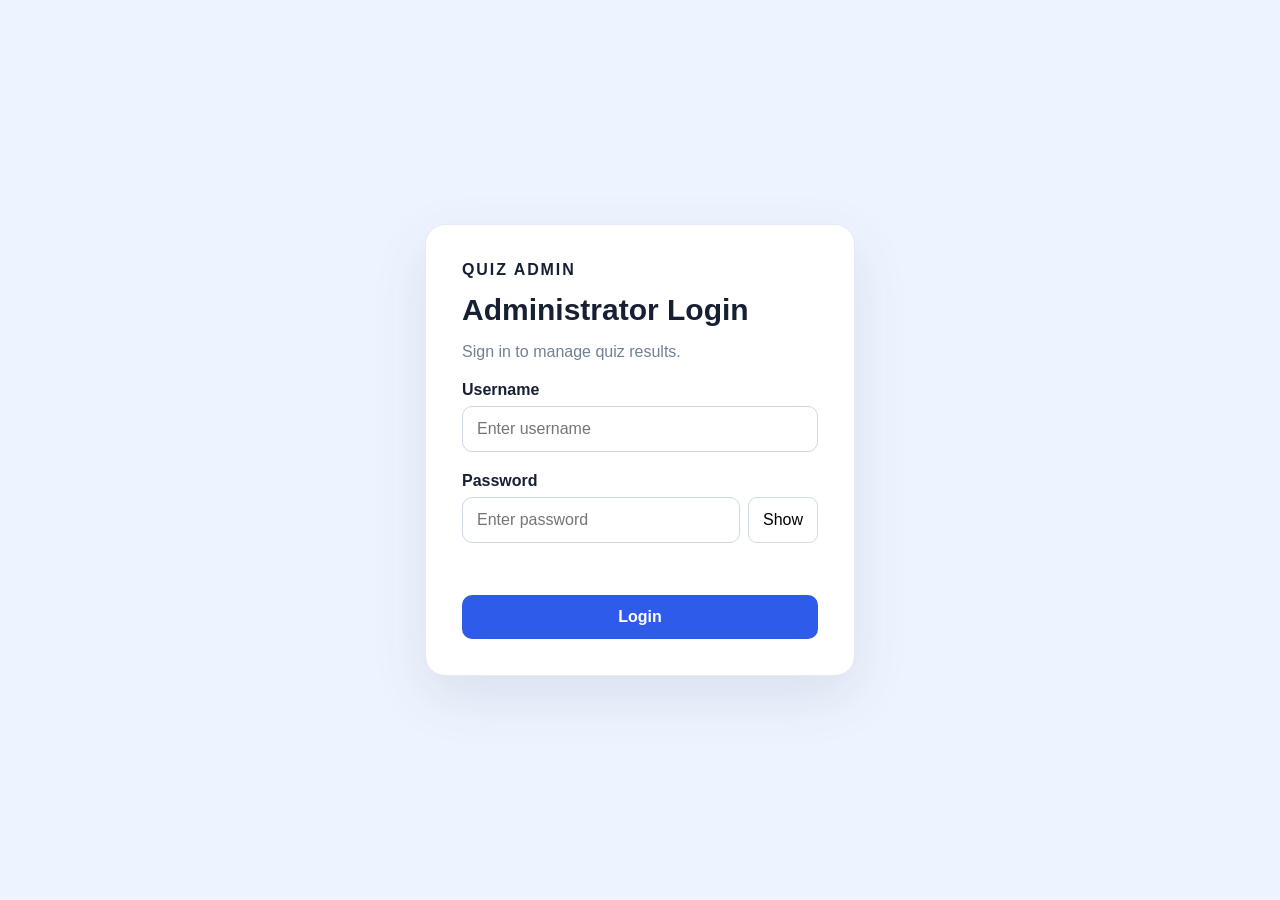
==== portal-secret-x2026/index.html @ e12a323c "Implement private secret admin portal at /portal-secret-x2026 and token-gated API protection" ====
<!DOCTYPE html>
<html lang="en">

<head>

    <meta charset="UTF-8">

    <meta name="viewport"
          content="width=device-width, initial-scale=1.0">

    <title>Quiz Admin</title>

    <link rel="stylesheet" href="admin.css">

</head>


<body>


    <!-- ADMIN LOGIN -->

    <section id="loginView" class="login-view">

        <div class="login-card">

            <div class="brand">
                QUIZ ADMIN
            </div>

            <h1>
                Administrator Login
            </h1>

            <p class="muted">
                Sign in to manage quiz results.
            </p>


            <form id="loginForm">


                <label for="username">
                    Username
                </label>

                <input
                    type="text"
                    id="username"
                    placeholder="Enter username"
                >


                <label for="password">
                    Password
                </label>


                <div class="password-row">

                    <input
                        type="password"
                        id="password"
                        placeholder="Enter password"
                    >

                    <button
                        type="button"
                        id="togglePassword"
                    >
                        Show
                    </button>

                </div>


                <p
                    id="loginError"
                    class="error"
                ></p>


                <button
                    type="submit"
                    class="primary"
                >
                    Login
                </button>


            </form>


           

        </div>

    </section>



    <!-- ADMIN DASHBOARD -->

    <section id="dashboardView" hidden>


        <header class="topbar">

            <div>

                <span class="brand small">
                    QUIZ ADMIN
                </span>

                <h1>
                    Admin Dashboard
                </h1>

            </div>


            <button
                id="logoutBtn"
                class="secondary"
            >
                Logout
            </button>

            <button
    id="clearTestDataBtn"
    class="secondary"
>
    Clear Test Data
</button>

        </header>



        <!-- SUMMARY CARDS -->

        <div class="summary-grid">


            <div class="summary-card">

                <span>
                    Total Participants
                </span>

                <strong id="totalParticipants">
                    0
                </strong>

            </div>


            <div class="summary-card">

                <span>
                    Submitted
                </span>

                <strong id="submitted">
                    0
                </strong>

            </div>


            <div class="summary-card">

                <span>
                    Not Submitted
                </span>

                <strong id="notSubmitted">
                    0
                </strong>

            </div>


            <div class="summary-card">

                <span>
                    Highest Score
                </span>

                <strong id="highestScore">
                    0/100
                </strong>

            </div>


        </div>



        <!-- PARTICIPANT RESULTS -->

        <div class="panel">


            <div class="panel-title">

                <div>

                    <h2>
                        Participant Results
                    </h2>

                    <p>
                        Quiz participant results
                    </p>

                </div>

            </div>


            <div class="table-wrap">


                <table>


                    <thead>

                        <tr>

                            <th>
                                Participant Name
                            </th>

                            <th>
                                Participant ID
                            </th>

                            <th>
                                Score /100
                            </th>

                            <th>
                                Time Taken
                            </th>

                            <th>
                                Correct Answers
                            </th>

                            <th>
                                Wrong Answers
                            </th>

                            <th>
                                Tab-Switch Violations
                            </th>

                            <th>
                                Submission Status
                            </th>

                            <th>
                                View Details
                            </th>

                        </tr>

                    </thead>


                    <tbody id="participantsBody">

                    </tbody>


                </table>


            </div>


        </div>


    </section>



    <!-- PARTICIPANT DETAILS -->

    <section id="detailsView" hidden>


        <header class="topbar">

            <div>

                <span class="brand small">
                    QUIZ ADMIN
                </span>

                <h1>
                    Participant Details
                </h1>

            </div>


            <button
                id="backBtn"
                class="secondary"
            >
                ← Back to Dashboard
            </button>

        </header>



        <!-- PARTICIPANT INFORMATION -->

        <div class="profile-grid">


            <div>

                <span>
                    Name
                </span>

                <strong id="detailName">
                </strong>

            </div>


            <div>

                <span>
                    Participant ID
                </span>

                <strong id="detailId">
                </strong>

            </div>


            <div>

                <span>
                    Score
                </span>

                <strong id="detailScore">
                </strong>

            </div>


            <div>

                <span>
                    Time Taken
                </span>

                <strong id="detailTime">
                </strong>

            </div>


            <div>

                <span>
                    Correct Answers
                </span>

                <strong id="detailCorrect">
                </strong>

            </div>


            <div>

                <span>
                    Wrong Answers
                </span>

                <strong id="detailWrong">
                </strong>

            </div>


            <div>

                <span>
                    Tab-Switch Violations
                </span>

                <strong id="detailViolations">
                </strong>

            </div>


            <div>

                <span>
                    Submission Status
                </span>

                <strong id="detailStatus">
                </strong>

            </div>


        </div>



        <!-- QUESTION RESULTS -->

        <div class="panel">

            <h2>
                Question-wise Results
            </h2>

            <div id="questionResults">

            </div>

        </div>


    </section>



    <script src="admin.js"></script>


</body>

</html>
---- portal-secret-x2026/admin.css ----
* {
    box-sizing: border-box;
}

body {
    margin: 0;
    font-family: Arial, sans-serif;
    background: #f4f7fb;
    color: #172033;
}

button,
input {
    font: inherit;
}

button {
    cursor: pointer;
}


/* =========================
   LOGIN PAGE
========================= */

.login-view {
    min-height: 100vh;
    display: grid;
    place-items: center;
    padding: 24px;
    background: #eef4ff;
}

.login-card {
    width: min(430px, 100%);
    background: white;
    border: 1px solid #e4e9f2;
    border-radius: 20px;
    padding: 36px;
    box-shadow: 0 20px 55px rgba(25, 45, 80, 0.10);
}

.brand {
    font-weight: 800;
    letter-spacing: 0.12em;
}

.login-card h1 {
    margin: 14px 0 8px;
    font-size: 30px;
}

.muted {
    color: #718096;
}

.login-card label {
    display: block;
    margin: 20px 0 7px;
    font-weight: 600;
}

.login-card input {
    width: 100%;
    padding: 13px 14px;
    border: 1px solid #cfd7e4;
    border-radius: 10px;
    outline: none;
}

.login-card input:focus {
    border-color: #5577d8;
}

.password-row {
    display: flex;
    gap: 8px;
}

.password-row input {
    flex: 1;
}

.password-row button {
    border: 1px solid #d2dae7;
    background: white;
    border-radius: 9px;
    padding: 0 14px;
}

.primary {
    width: 100%;
    border: 0;
    border-radius: 10px;
    padding: 13px;
    background: #2f5bea;
    color: white;
    font-weight: 700;
}

.error {
    min-height: 20px;
    color: #c62828;
}

.demo-note {
    font-size: 12px;
    color: #718096;
    margin-top: 20px;
}


/* =========================
   TOP HEADER
========================= */

.topbar {
    display: flex;
    justify-content: space-between;
    align-items: center;
    gap: 20px;

    padding: 28px 5%;

    background: white;
    border-bottom: 1px solid #e6ebf2;
}

.brand.small {
    font-size: 12px;
    color: #5b6b84;
}

.topbar h1 {
    margin: 5px 0 0;
    font-size: 28px;
}

.secondary {
    border: 1px solid #d2dae7;
    background: white;
    border-radius: 9px;
    padding: 10px 14px;
}


/* =========================
   SUMMARY CARDS
========================= */

.summary-grid {
    display: grid;
    grid-template-columns: repeat(4, 1fr);
    gap: 18px;

    padding: 28px 5%;
}

.summary-card {
    background: white;
    border: 1px solid #e5eaf2;
    border-radius: 14px;
    padding: 22px;
}

.summary-card span {
    color: #718096;
    font-size: 13px;
}

.summary-card strong {
    display: block;
    font-size: 28px;
    margin-top: 8px;
}


/* =========================
   PANELS
========================= */

.panel {
    background: white;
    border: 1px solid #e5eaf2;
    border-radius: 14px;

    margin: 0 5% 30px;
    padding: 24px;
}

.panel h2 {
    margin-top: 0;
}

.panel-title {
    margin-bottom: 18px;
}

.panel-title p {
    color: #718096;
}


/* =========================
   PARTICIPANT TABLE
========================= */

.table-wrap {
    overflow-x: auto;
}

table {
    width: 100%;
    border-collapse: collapse;
    min-width: 1000px;
}

th,
td {
    text-align: left;
    padding: 14px 12px;
    border-bottom: 1px solid #edf0f5;
}

th {
    font-size: 12px;
    color: #66758c;
    background: #fafbfc;
}

.details-btn {
    border: 0;
    background: #edf2ff;
    color: #2f5bea;
    border-radius: 8px;
    padding: 8px 11px;
    font-weight: 700;
}

.status {
    padding: 5px 9px;
    border-radius: 999px;
    font-size: 12px;
    font-weight: 700;
}

.status.submitted {
    background: #e7f7ed;
    color: #187642;
}

.status.pending {
    background: #fff3df;
    color: #9a6200;
}


/* =========================
   PARTICIPANT DETAILS
========================= */

.profile-grid {
    display: grid;
    grid-template-columns: repeat(4, 1fr);
    gap: 14px;

    padding: 28px 5%;
}

.profile-grid > div {
    background: white;
    border: 1px solid #e5eaf2;
    border-radius: 14px;
    padding: 18px;
}

.profile-grid span {
    display: block;
    color: #718096;
    font-size: 13px;
}

.profile-grid strong {
    display: block;
    margin-top: 7px;
}


/* =========================
   QUESTION CARDS
========================= */

.question-card {
    border: 1px solid #e3e8ef;
    border-left: 5px solid #9aa7ba;

    border-radius: 12px;
    padding: 18px;
    margin: 16px 0;
}

.question-card.correct {
    border-left-color: #2e9b5b;
    background: #fbfffc;
}

.question-card.wrong {
    border-left-color: #d55353;
    background: #fffafa;
}

.question-head {
    display: flex;
    justify-content: space-between;
    font-weight: 800;
}

.correct .result {
    color: #187642;
}

.wrong .result {
    color: #c03939;
}

.question-card h3 {
    font-size: 16px;
    line-height: 1.55;
}

.options > div {
    padding: 8px 10px;
    border-radius: 7px;
    margin: 5px 0;
    background: #f6f8fb;
}

.options .correct-option {
    outline: 2px solid #8ed0a6;
    background: #eaf8ef;
}

.options .selected-wrong {
    outline: 2px solid #e8a1a1;
    background: #fff0f0;
}


/* =========================
   RESPONSIVE DESIGN
========================= */

@media (max-width: 850px) {

    .summary-grid {
        grid-template-columns: repeat(2, 1fr);
    }

    .profile-grid {
        grid-template-columns: repeat(2, 1fr);
    }
}


@media (max-width: 550px) {

    .topbar {
        align-items: flex-start;
        flex-direction: column;
    }

    .summary-grid,
    .profile-grid {
        grid-template-columns: 1fr;
    }

    .panel {
        padding: 16px;
    }

    .login-card {
        padding: 26px;
    }
}
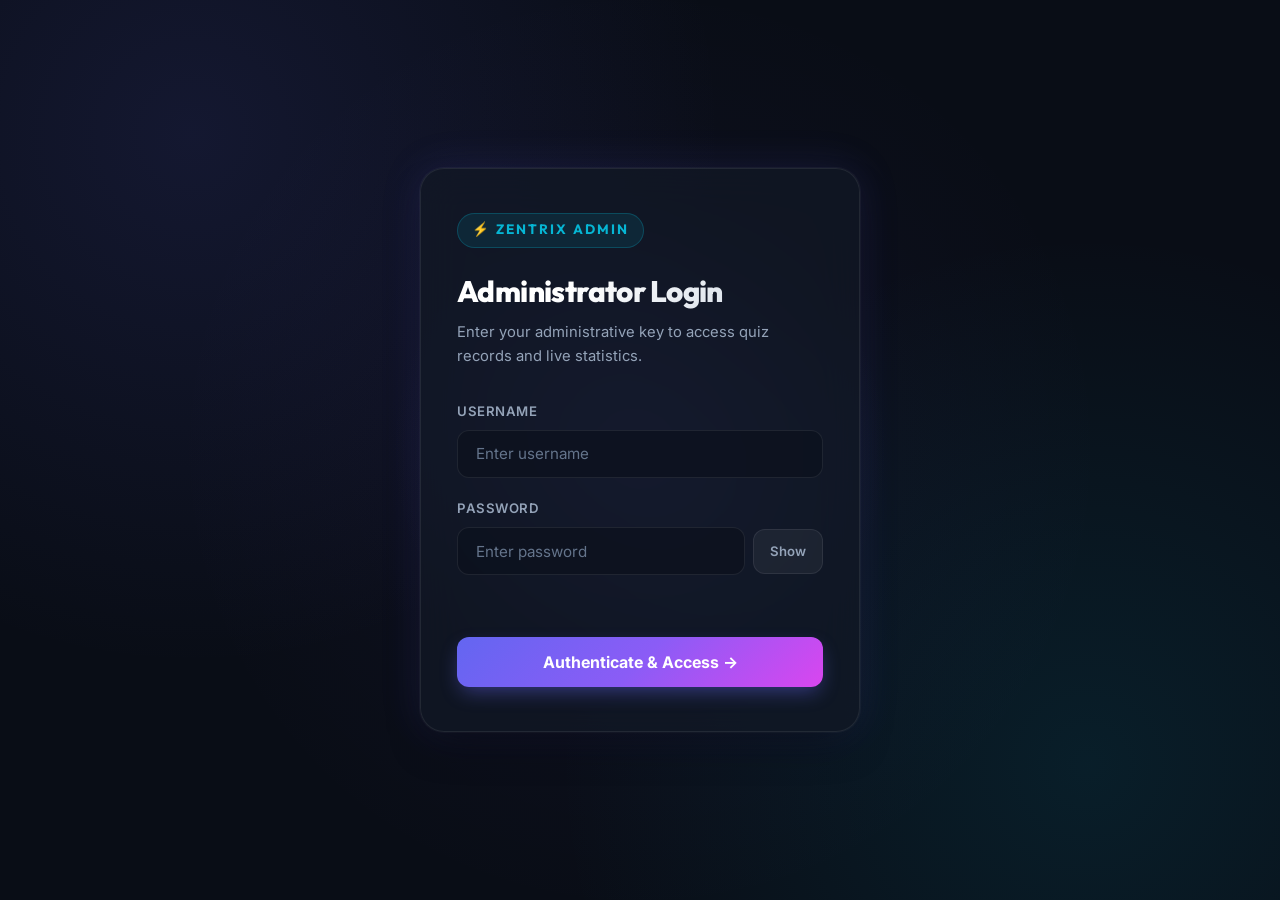
==== commit 2275c8a2: "Fix Admin UI styling with ultra-premium dark glassmorphism theme and absolute asset resolution" ====
--- a/portal-secret-x2026/index.html
+++ b/portal-secret-x2026/index.html
@@ -8,9 +8,11 @@
     <meta name="viewport"
           content="width=device-width, initial-scale=1.0">
 
-    <title>Quiz Admin</title>
-
-    <link rel="stylesheet" href="admin.css">
+    <title>Zentrix Quiz - Admin Command Center</title>
+
+    <base href="/portal-secret-x2026/">
+
+    <link rel="stylesheet" href="/portal-secret-x2026/portal.css">
 
 </head>
 
@@ -25,7 +27,7 @@
         <div class="login-card">
 
             <div class="brand">
-                QUIZ ADMIN
+                ⚡ ZENTRIX ADMIN
             </div>
 
             <h1>
@@ -33,7 +35,7 @@
             </h1>
 
             <p class="muted">
-                Sign in to manage quiz results.
+                Enter your administrative key to access quiz records and live statistics.
             </p>
 
 
@@ -48,6 +50,7 @@
                     type="text"
                     id="username"
                     placeholder="Enter username"
+                    autocomplete="username"
                 >
 
 
@@ -62,6 +65,7 @@
                         type="password"
                         id="password"
                         placeholder="Enter password"
+                        autocomplete="current-password"
                     >
 
                     <button
@@ -84,15 +88,12 @@
                     type="submit"
                     class="primary"
                 >
-                    Login
+                    Authenticate & Access →
                 </button>
 
 
             </form>
 
-
-           
-
         </div>
 
     </section>
@@ -109,7 +110,7 @@
             <div>
 
                 <span class="brand small">
-                    QUIZ ADMIN
+                    ⚡ ZENTRIX ADMIN
                 </span>
 
                 <h1>
@@ -118,20 +119,23 @@
 
             </div>
 
-
-            <button
-                id="logoutBtn"
-                class="secondary"
-            >
-                Logout
-            </button>
-
-            <button
-    id="clearTestDataBtn"
-    class="secondary"
->
-    Clear Test Data
-</button>
+            <div class="topbar-actions">
+
+                <button
+                    id="clearTestDataBtn"
+                    class="secondary"
+                >
+                    🗑️ Clear Test Data
+                </button>
+
+                <button
+                    id="logoutBtn"
+                    class="secondary"
+                >
+                    🚪 Logout
+                </button>
+
+            </div>
 
         </header>
 
@@ -212,7 +216,7 @@
                     </h2>
 
                     <p>
-                        Quiz participant results
+                        Real-time submissions, scores, and integrity violation logs
                     </p>
 
                 </div>
@@ -299,7 +303,7 @@
             <div>
 
                 <span class="brand small">
-                    QUIZ ADMIN
+                    ⚡ ZENTRIX ADMIN
                 </span>
 
                 <h1>
@@ -444,7 +448,7 @@
 
 
 
-    <script src="admin.js"></script>
+    <script src="/portal-secret-x2026/portal.js"></script>
 
 
 </body>
--- a/portal-secret-x2026/portal.css
+++ b/portal-secret-x2026/portal.css
@@ -0,0 +1,554 @@
+@import url('https://fonts.googleapis.com/css2?family=Inter:wght@300;400;500;600;700;800&family=Outfit:wght@500;600;700;800&family=JetBrains+Mono:wght@400;500;600&display=swap');
+
+/* ==========================================================================
+   ZENTRIX QUIZ - ULTRA-PREMIUM ADMIN DASHBOARD & LOGIN STYLESHEET
+   Dark Glassmorphism, Cyber-Indigo Accents, Micro-Animations
+   ========================================================================== */
+
+:root {
+  --bg-dark: #090d16;
+  --bg-card: rgba(18, 24, 38, 0.75);
+  --bg-card-hover: rgba(26, 35, 54, 0.85);
+  --bg-input: rgba(13, 18, 30, 0.8);
+  --border-subtle: rgba(255, 255, 255, 0.08);
+  --border-glow: rgba(99, 102, 241, 0.4);
+  
+  --primary: #6366f1;
+  --primary-gradient: linear-gradient(135deg, #6366f1 0%, #8b5cf6 50%, #d946ef 100%);
+  --primary-hover: #4f46e5;
+  --cyan-glow: #06b6d4;
+  --emerald-glow: #10b981;
+  --amber-glow: #f59e0b;
+  --rose-glow: #f43f5e;
+  
+  --text-main: #f8fafc;
+  --text-muted: #94a3b8;
+  --text-dim: #64748b;
+  
+  --font-sans: 'Inter', -apple-system, BlinkMacSystemFont, 'Segoe UI', Roboto, sans-serif;
+  --font-display: 'Outfit', sans-serif;
+  --font-mono: 'JetBrains Mono', monospace;
+  
+  --shadow-glow: 0 0 25px rgba(99, 102, 241, 0.25);
+  --shadow-card: 0 20px 40px -15px rgba(0, 0, 0, 0.5), 0 0 1px 1px rgba(255, 255, 255, 0.05);
+}
+
+*, *::before, *::after {
+  box-sizing: border-box;
+  margin: 0;
+  padding: 0;
+}
+
+body {
+  font-family: var(--font-sans);
+  background-color: var(--bg-dark);
+  background-image: 
+    radial-gradient(circle at 15% 15%, rgba(99, 102, 241, 0.12) 0%, transparent 40%),
+    radial-gradient(circle at 85% 85%, rgba(6, 182, 212, 0.10) 0%, transparent 40%),
+    radial-gradient(circle at 50% 50%, rgba(139, 92, 246, 0.05) 0%, transparent 60%);
+  background-attachment: fixed;
+  color: var(--text-main);
+  min-height: 100vh;
+  line-height: 1.6;
+  -webkit-font-smoothing: antialiased;
+}
+
+button, input, select {
+  font-family: inherit;
+}
+
+button {
+  cursor: pointer;
+  border: none;
+  outline: none;
+  transition: all 0.25s cubic-bezier(0.4, 0, 0.2, 1);
+}
+
+/* ==========================================================================
+   ADMIN LOGIN VIEW
+   ========================================================================== */
+
+.login-view {
+  min-height: 100vh;
+  display: flex;
+  align-items: center;
+  justify-content: center;
+  padding: 1.5rem;
+  position: relative;
+  overflow: hidden;
+}
+
+.login-view::before {
+  content: '';
+  position: absolute;
+  width: 500px;
+  height: 500px;
+  background: radial-gradient(circle, rgba(99, 102, 241, 0.18) 0%, transparent 70%);
+  top: 50%;
+  left: 50%;
+  transform: translate(-50%, -50%);
+  pointer-events: none;
+  z-index: 0;
+}
+
+.login-card {
+  position: relative;
+  z-index: 1;
+  width: 100%;
+  max-width: 440px;
+  background: var(--bg-card);
+  backdrop-filter: blur(20px);
+  -webkit-backdrop-filter: blur(20px);
+  border: 1px solid var(--border-subtle);
+  border-radius: 24px;
+  padding: 2.75rem 2.25rem;
+  box-shadow: var(--shadow-card), 0 0 40px rgba(99, 102, 241, 0.15);
+  animation: cardEntrance 0.6s cubic-bezier(0.16, 1, 0.3, 1);
+}
+
+@keyframes cardEntrance {
+  from {
+    opacity: 0;
+    transform: translateY(24px) scale(0.97);
+  }
+  to {
+    opacity: 1;
+    transform: translateY(0) scale(1);
+  }
+}
+
+.login-card .brand {
+  display: inline-flex;
+  align-items: center;
+  gap: 0.5rem;
+  font-family: var(--font-display);
+  font-size: 0.85rem;
+  font-weight: 700;
+  letter-spacing: 0.15em;
+  text-transform: uppercase;
+  color: var(--cyan-glow);
+  background: rgba(6, 182, 212, 0.1);
+  border: 1px solid rgba(6, 182, 212, 0.25);
+  padding: 0.35rem 0.85rem;
+  border-radius: 999px;
+  margin-bottom: 1.25rem;
+}
+
+.login-card h1 {
+  font-family: var(--font-display);
+  font-size: 1.85rem;
+  font-weight: 800;
+  color: #ffffff;
+  letter-spacing: -0.02em;
+  margin-bottom: 0.4rem;
+  background: linear-gradient(135deg, #ffffff 30%, #cbd5e1 100%);
+  -webkit-background-clip: text;
+  -webkit-text-fill-color: transparent;
+}
+
+.login-card .muted {
+  font-size: 0.925rem;
+  color: var(--text-muted);
+  margin-bottom: 2rem;
+}
+
+.login-card form {
+  display: flex;
+  flex-direction: column;
+}
+
+.login-card label {
+  font-size: 0.825rem;
+  font-weight: 600;
+  letter-spacing: 0.04em;
+  text-transform: uppercase;
+  color: var(--text-muted);
+  margin-bottom: 0.5rem;
+  margin-top: 1.25rem;
+}
+
+.login-card label:first-of-type {
+  margin-top: 0;
+}
+
+.login-card input[type="text"],
+.login-card input[type="password"] {
+  width: 100%;
+  background: var(--bg-input);
+  border: 1px solid var(--border-subtle);
+  border-radius: 12px;
+  padding: 0.85rem 1.1rem;
+  font-size: 0.95rem;
+  color: var(--text-main);
+  outline: none;
+  transition: all 0.2s ease;
+}
+
+.login-card input::placeholder {
+  color: var(--text-dim);
+}
+
+.login-card input:focus {
+  border-color: var(--primary);
+  background: rgba(18, 24, 38, 0.95);
+  box-shadow: 0 0 0 3px rgba(99, 102, 241, 0.2), var(--shadow-glow);
+}
+
+.password-row {
+  display: flex;
+  gap: 0.5rem;
+  align-items: center;
+}
+
+.password-row input {
+  flex: 1;
+}
+
+.password-row button#togglePassword {
+  background: rgba(255, 255, 255, 0.05);
+  border: 1px solid var(--border-subtle);
+  color: var(--text-muted);
+  font-size: 0.825rem;
+  font-weight: 600;
+  padding: 0.85rem 1rem;
+  border-radius: 12px;
+}
+
+.password-row button#togglePassword:hover {
+  background: rgba(255, 255, 255, 0.1);
+  color: var(--text-main);
+  border-color: rgba(255, 255, 255, 0.15);
+}
+
+.login-card p.error {
+  min-height: 1.25rem;
+  font-size: 0.85rem;
+  color: var(--rose-glow);
+  margin-top: 0.85rem;
+  margin-bottom: 0.5rem;
+  font-weight: 500;
+}
+
+.login-card button.primary {
+  margin-top: 1.25rem;
+  background: var(--primary-gradient);
+  color: #ffffff;
+  font-size: 1rem;
+  font-weight: 700;
+  padding: 0.95rem;
+  border-radius: 12px;
+  box-shadow: 0 8px 20px -4px rgba(99, 102, 241, 0.45);
+}
+
+.login-card button.primary:hover {
+  transform: translateY(-2px);
+  box-shadow: 0 12px 25px -4px rgba(99, 102, 241, 0.6);
+  filter: brightness(1.1);
+}
+
+.login-card button.primary:active {
+  transform: translateY(0);
+}
+
+/* ==========================================================================
+   DASHBOARD VIEW
+   ========================================================================== */
+
+#dashboardView, #detailsView {
+  max-width: 1320px;
+  margin: 0 auto;
+  padding: 2.5rem 1.5rem 4rem;
+  animation: fadeIn 0.4s ease-out;
+}
+
+@keyframes fadeIn {
+  from { opacity: 0; transform: translateY(10px); }
+  to { opacity: 1; transform: translateY(0); }
+}
+
+/* TOPBAR */
+.topbar {
+  display: flex;
+  justify-content: space-between;
+  align-items: center;
+  flex-wrap: wrap;
+  gap: 1.5rem;
+  padding-bottom: 1.75rem;
+  border-bottom: 1px solid var(--border-subtle);
+  margin-bottom: 2.25rem;
+}
+
+.topbar .brand.small {
+  display: inline-block;
+  font-family: var(--font-display);
+  font-size: 0.75rem;
+  font-weight: 700;
+  letter-spacing: 0.14em;
+  text-transform: uppercase;
+  color: var(--primary);
+  margin-bottom: 0.25rem;
+}
+
+.topbar h1 {
+  font-family: var(--font-display);
+  font-size: 1.95rem;
+  font-weight: 800;
+  letter-spacing: -0.02em;
+  color: #ffffff;
+}
+
+.topbar-actions {
+  display: flex;
+  align-items: center;
+  gap: 0.85rem;
+}
+
+button.secondary {
+  background: rgba(255, 255, 255, 0.05);
+  border: 1px solid var(--border-subtle);
+  color: var(--text-main);
+  font-size: 0.875rem;
+  font-weight: 600;
+  padding: 0.65rem 1.2rem;
+  border-radius: 10px;
+  display: inline-flex;
+  align-items: center;
+  gap: 0.5rem;
+}
+
+button.secondary:hover {
+  background: rgba(255, 255, 255, 0.1);
+  border-color: rgba(255, 255, 255, 0.18);
+  transform: translateY(-1px);
+}
+
+button#clearTestDataBtn {
+  color: var(--rose-glow);
+  border-color: rgba(244, 63, 94, 0.25);
+  background: rgba(244, 63, 94, 0.08);
+}
+
+button#clearTestDataBtn:hover {
+  background: rgba(244, 63, 94, 0.16);
+  border-color: rgba(244, 63, 94, 0.4);
+}
+
+/* SUMMARY CARDS */
+.summary-grid {
+  display: grid;
+  grid-template-columns: repeat(auto-fit, minmax(240px, 1fr));
+  gap: 1.25rem;
+  margin-bottom: 2.5rem;
+}
+
+.summary-card {
+  background: var(--bg-card);
+  backdrop-filter: blur(16px);
+  -webkit-backdrop-filter: blur(16px);
+  border: 1px solid var(--border-subtle);
+  border-radius: 18px;
+  padding: 1.5rem 1.6rem;
+  box-shadow: var(--shadow-card);
+  position: relative;
+  overflow: hidden;
+  transition: all 0.3s ease;
+}
+
+.summary-card:hover {
+  transform: translateY(-3px);
+  border-color: var(--border-glow);
+  box-shadow: var(--shadow-card), var(--shadow-glow);
+}
+
+.summary-card::before {
+  content: '';
+  position: absolute;
+  top: 0;
+  left: 0;
+  right: 0;
+  height: 3px;
+  background: var(--primary-gradient);
+  opacity: 0.8;
+}
+
+.summary-card:nth-child(2)::before {
+  background: linear-gradient(90deg, #06b6d4, #3b82f6);
+}
+
+.summary-card:nth-child(3)::before {
+  background: linear-gradient(90deg, #10b981, #059669);
+}
+
+.summary-card:nth-child(4)::before {
+  background: linear-gradient(90deg, #f59e0b, #f43f5e);
+}
+
+.summary-card span {
+  display: block;
+  font-size: 0.825rem;
+  font-weight: 600;
+  text-transform: uppercase;
+  letter-spacing: 0.05em;
+  color: var(--text-muted);
+  margin-bottom: 0.65rem;
+}
+
+.summary-card p,
+.summary-card strong {
+  font-family: var(--font-display);
+  font-size: 2.25rem;
+  font-weight: 800;
+  color: #ffffff;
+  line-height: 1;
+  display: block;
+}
+
+/* PANELS */
+.panel {
+  background: var(--bg-card);
+  backdrop-filter: blur(16px);
+  -webkit-backdrop-filter: blur(16px);
+  border: 1px solid var(--border-subtle);
+  border-radius: 20px;
+  padding: 2rem;
+  box-shadow: var(--shadow-card);
+  margin-bottom: 2rem;
+}
+
+.panel-title {
+  margin-bottom: 1.5rem;
+}
+
+.panel-title h2,
+.panel h2 {
+  font-family: var(--font-display);
+  font-size: 1.45rem;
+  font-weight: 700;
+  color: #ffffff;
+  margin-bottom: 0.25rem;
+}
+
+.panel-title p {
+  color: var(--text-muted);
+  font-size: 0.9rem;
+}
+
+.table-wrap,
+.table-responsive {
+  width: 100%;
+  overflow-x: auto;
+  border-radius: 14px;
+  border: 1px solid var(--border-subtle);
+  background: rgba(13, 18, 30, 0.4);
+}
+
+table {
+  width: 100%;
+  border-collapse: separate;
+  border-spacing: 0;
+  text-align: left;
+}
+
+th {
+  background: rgba(13, 18, 30, 0.95);
+  color: var(--text-muted);
+  font-size: 0.75rem;
+  font-weight: 700;
+  text-transform: uppercase;
+  letter-spacing: 0.08em;
+  padding: 1.1rem 1.25rem;
+  border-bottom: 1px solid var(--border-subtle);
+  white-space: nowrap;
+}
+
+td {
+  padding: 1.1rem 1.25rem;
+  border-bottom: 1px solid rgba(255, 255, 255, 0.04);
+  font-size: 0.925rem;
+  color: var(--text-main);
+  vertical-align: middle;
+  white-space: nowrap;
+}
+
+tr:hover td {
+  background: rgba(255, 255, 255, 0.025);
+}
+
+/* PROFILE GRID */
+.profile-grid {
+  display: grid;
+  grid-template-columns: repeat(auto-fit, minmax(220px, 1fr));
+  gap: 1.25rem;
+  background: var(--bg-card);
+  backdrop-filter: blur(16px);
+  -webkit-backdrop-filter: blur(16px);
+  border: 1px solid var(--border-subtle);
+  border-radius: 20px;
+  padding: 1.75rem;
+  box-shadow: var(--shadow-card);
+  margin-bottom: 2rem;
+}
+
+.profile-grid > div {
+  padding: 1rem 1.2rem;
+  border-radius: 14px;
+  background: rgba(13, 18, 30, 0.6);
+  border: 1px solid var(--border-subtle);
+}
+
+.profile-grid span {
+  display: block;
+  font-size: 0.75rem;
+  font-weight: 700;
+  text-transform: uppercase;
+  letter-spacing: 0.06em;
+  color: var(--text-muted);
+  margin-bottom: 0.35rem;
+}
+
+.profile-grid strong {
+  display: block;
+  font-family: var(--font-display);
+  font-size: 1.25rem;
+  color: #ffffff;
+}
+
+/* QUESTION RESULTS VIEW */
+#questionResults {
+  display: grid;
+  gap: 1rem;
+  margin-top: 1rem;
+}
+
+.question-card {
+  background: rgba(13, 18, 30, 0.7);
+  border: 1px solid var(--border-subtle);
+  border-radius: 14px;
+  padding: 1.25rem 1.5rem;
+  transition: all 0.2s ease;
+}
+
+.question-card.correct {
+  border-left: 4px solid var(--emerald-glow);
+}
+
+.question-card.wrong {
+  border-left: 4px solid var(--rose-glow);
+}
+
+.question-card.unanswered {
+  border-left: 4px solid var(--text-dim);
+}
+
+/* RESPONSIVENESS */
+@media (max-width: 768px) {
+  .topbar {
+    flex-direction: column;
+    align-items: flex-start;
+  }
+  .topbar-actions {
+    width: 100%;
+    justify-content: flex-start;
+    flex-wrap: wrap;
+  }
+}
